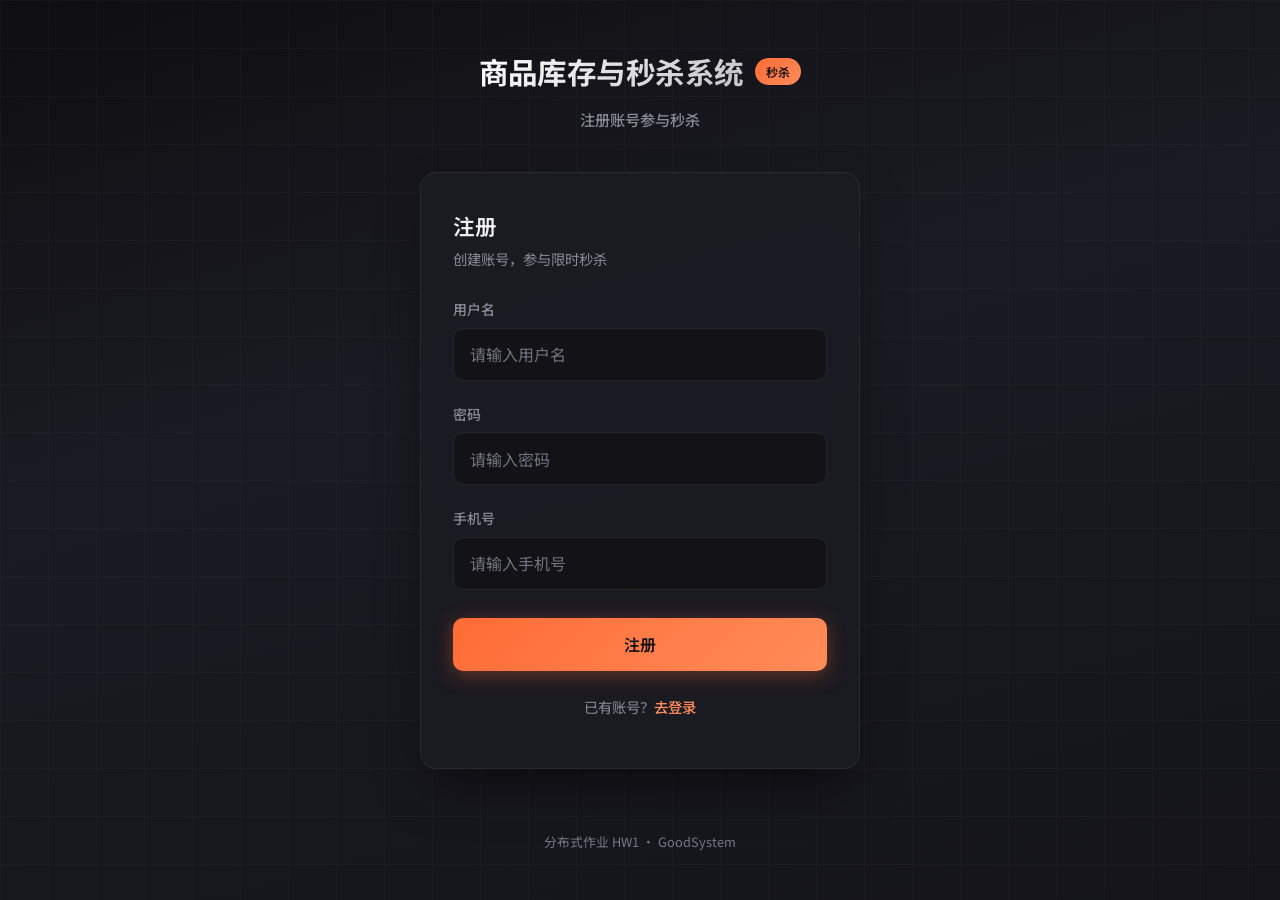
==== frontend/register.html @ 607ce42c "第二次作业提交,更新了配置文件，新增了docker文件，前端和Redis缓存" ====
<!DOCTYPE html>
<html lang="zh-CN">
<head>
  <meta charset="UTF-8">
  <meta name="viewport" content="width=device-width, initial-scale=1.0">
  <title>注册 - 商品库存与秒杀系统</title>
  <link rel="stylesheet" href="css/style.css">
</head>
<body>
  <div class="page-wrap">
    <header class="site-header">
      <div class="logo-wrap">
        <h1 class="logo">商品库存与秒杀系统</h1>
        <span class="badge">秒杀</span>
      </div>
      <p class="tagline">注册账号参与秒杀</p>
    </header>

    <main class="main-content">
      <section class="card register-card">
        <h2>注册</h2>
        <p class="subtitle">创建账号，参与限时秒杀</p>
        <form id="registerForm" class="form">
          <div class="field">
            <label for="reg-username">用户名</label>
            <input type="text" id="reg-username" name="username" required autocomplete="username" placeholder="请输入用户名">
          </div>
          <div class="field">
            <label for="reg-password">密码</label>
            <input type="password" id="reg-password" name="password" required autocomplete="new-password" placeholder="请输入密码">
          </div>
          <div class="field">
            <label for="reg-phone">手机号</label>
            <input type="tel" id="reg-phone" name="phone" required placeholder="请输入手机号">
          </div>
          <div class="form-actions">
            <button type="submit" class="btn btn-primary">注册</button>
          </div>
        </form>
        <p class="switch-form">
          已有账号？<a href="index.html">去登录</a>
        </p>
        <div id="registerMessage" class="message" role="alert" hidden></div>
      </section>
    </main>

    <footer class="site-footer">
      <p>分布式作业 HW1 · GoodSystem</p>
    </footer>
  </div>
  <script src="js/app.js"></script>
  <script>
    (function() {
      var form = document.getElementById('registerForm');
      var msgEl = document.getElementById('registerMessage');
      form.addEventListener('submit', function(e) {
        e.preventDefault();
        var username = document.getElementById('reg-username').value.trim();
        var password = document.getElementById('reg-password').value;
        var phone = document.getElementById('reg-phone').value.trim();
        app.showMessage(msgEl, '');
        app.register(username, password, phone)
          .then(function(res) {
            if (res.success) {
              app.showMessage(msgEl, '注册成功，请登录', 'success');
              setTimeout(function() { window.location.href = 'index.html'; }, 1200);
            } else {
              app.showMessage(msgEl, res.msg || '注册失败', 'error');
            }
          })
          .catch(function(err) {
            app.showMessage(msgEl, err.message || '网络错误，请重试', 'error');
          });
      });
    })();
  </script>
</body>
</html>
---- frontend/css/style.css ----
@import url("https://fonts.googleapis.com/css2?family=Noto+Sans+SC:wght@400;500;600;700&display=swap");

:root {
  --bg-dark: #0f0f12;
  --bg-card: rgba(28, 28, 35, 0.85);
  --bg-card-border: rgba(255, 255, 255, 0.06);
  --accent: #ff6b35;
  --accent-light: #ff8c5a;
  --accent-glow: rgba(255, 107, 53, 0.35);
  --text: #f0f0f2;
  --text-muted: #8b8b96;
  --border: rgba(255, 255, 255, 0.08);
  --success: #22c55e;
  --success-bg: rgba(34, 197, 94, 0.12);
  --error: #ef4444;
  --error-bg: rgba(239, 68, 68, 0.12);
  --radius: 16px;
  --radius-sm: 10px;
  --shadow: 0 25px 50px -12px rgba(0, 0, 0, 0.5);
  --shadow-glow: 0 0 40px -8px var(--accent-glow);
}

* {
  box-sizing: border-box;
}

body {
  margin: 0;
  min-height: 100vh;
  font-family: "Noto Sans SC", "PingFang SC", "Microsoft YaHei", sans-serif;
  background: var(--bg-dark);
  color: var(--text);
  line-height: 1.6;
  overflow-x: hidden;
}

body::before {
  content: "";
  position: fixed;
  inset: 0;
  background:
    linear-gradient(165deg, #0f0f12 0%, #1a1a22 40%, #14141a 100%);
  z-index: -2;
}

body::after {
  content: "";
  position: fixed;
  inset: 0;
  background-image:
    linear-gradient(rgba(255, 255, 255, 0.02) 1px, transparent 1px),
    linear-gradient(90deg, rgba(255, 255, 255, 0.02) 1px, transparent 1px);
  background-size: 48px 48px;
  z-index: -1;
  pointer-events: none;
}

.page-wrap {
  min-height: 100vh;
  display: flex;
  flex-direction: column;
  align-items: center;
  padding: 3rem 1.5rem;
}

.site-header {
  text-align: center;
  margin-bottom: 2.5rem;
}

.logo-wrap {
  display: inline-flex;
  align-items: center;
  gap: 0.75rem;
  flex-wrap: wrap;
  justify-content: center;
}

.logo {
  font-size: 1.85rem;
  font-weight: 700;
  margin: 0;
  letter-spacing: -0.02em;
  background: linear-gradient(135deg, #fff 0%, #c4c4c8 100%);
  -webkit-background-clip: text;
  -webkit-text-fill-color: transparent;
  background-clip: text;
}

.badge {
  display: inline-block;
  padding: 0.25rem 0.65rem;
  font-size: 0.75rem;
  font-weight: 600;
  color: #0f0f12;
  background: linear-gradient(135deg, var(--accent) 0%, var(--accent-light) 100%);
  border-radius: 999px;
  letter-spacing: 0.05em;
}

.tagline {
  margin: 0.75rem 0 0 0;
  color: var(--text-muted);
  font-size: 0.95rem;
  font-weight: 500;
}


.main-content {
  flex: 1;
  width: 100%;
  max-width: 440px;
}

.card {
  background: var(--bg-card);
  border: 1px solid var(--bg-card-border);
  border-radius: var(--radius);
  padding: 2.25rem 2rem;
  box-shadow: var(--shadow);
  backdrop-filter: blur(12px);
  animation: cardIn 0.5s ease-out;
}

@keyframes cardIn {
  from {
    opacity: 0;
    transform: translateY(16px);
  }
  to {
    opacity: 1;
    transform: translateY(0);
  }
}

.card h2 {
  margin: 0 0 0.25rem 0;
  font-size: 1.35rem;
  font-weight: 600;
  color: var(--text);
}

.card .subtitle {
  margin: 0 0 1.75rem 0;
  font-size: 0.9rem;
  color: var(--text-muted);
}

.form .field {
  margin-bottom: 1.35rem;
}

.form label {
  display: block;
  margin-bottom: 0.45rem;
  font-size: 0.875rem;
  font-weight: 500;
  color: var(--text-muted);
}

.form input {
  width: 100%;
  padding: 0.85rem 1rem;
  font-size: 1rem;
  font-family: inherit;
  border: 1px solid var(--border);
  border-radius: var(--radius-sm);
  background: rgba(15, 15, 18, 0.6);
  color: var(--text);
  outline: none;
  transition: border-color 0.2s, box-shadow 0.2s;
}

.form input::placeholder {
  color: var(--text-muted);
  opacity: 0.8;
}

.form input:hover {
  border-color: rgba(255, 255, 255, 0.12);
}

.form input:focus {
  border-color: var(--accent);
  box-shadow: 0 0 0 3px var(--accent-glow);
}

.form-actions {
  margin-top: 1.75rem;
}

.btn {
  display: inline-block;
  width: 100%;
  padding: 0.9rem 1.5rem;
  font-size: 1rem;
  font-weight: 600;
  font-family: inherit;
  border: none;
  border-radius: var(--radius-sm);
  cursor: pointer;
  transition: transform 0.15s, box-shadow 0.2s, background 0.2s;
}

.btn-primary {
  color: #0f0f12;
  background: linear-gradient(135deg, var(--accent) 0%, var(--accent-light) 100%);
  box-shadow: 0 4px 20px var(--accent-glow);
}

.btn-primary:hover {
  transform: translateY(-1px);
  box-shadow: 0 8px 28px var(--accent-glow);
}

.btn-primary:active {
  transform: translateY(0);
}

.switch-form {
  margin-top: 1.5rem;
  text-align: center;
  font-size: 0.9rem;
  color: var(--text-muted);
}

.switch-form a {
  color: var(--accent-light);
  text-decoration: none;
  font-weight: 500;
  transition: color 0.2s;
}

.switch-form a:hover {
  color: #ffa07a;
}

.message {
  margin-top: 1.25rem;
  padding: 0.75rem 1rem;
  border-radius: var(--radius-sm);
  font-size: 0.9rem;
  display: flex;
  align-items: center;
  gap: 0.5rem;
  animation: messageIn 0.3s ease-out;
}

@keyframes messageIn {
  from {
    opacity: 0;
    transform: translateY(-4px);
  }
  to {
    opacity: 1;
    transform: translateY(0);
  }
}

.message[hidden] {
  display: none !important;
}

.message.success {
  background: var(--success-bg);
  color: var(--success);
  border: 1px solid rgba(34, 197, 94, 0.25);
}

.message.success::before {
  content: "✓";
  font-weight: 700;
}

.message.error {
  background: var(--error-bg);
  color: var(--error);
  border: 1px solid rgba(239, 68, 68, 0.25);
}

.message.error::before {
  content: "!";
  font-weight: 700;
}

.site-footer {
  margin-top: 2.5rem;
  font-size: 0.8rem;
  color: var(--text-muted);
  opacity: 0.85;
}

.site-footer p {
  margin: 0;
}
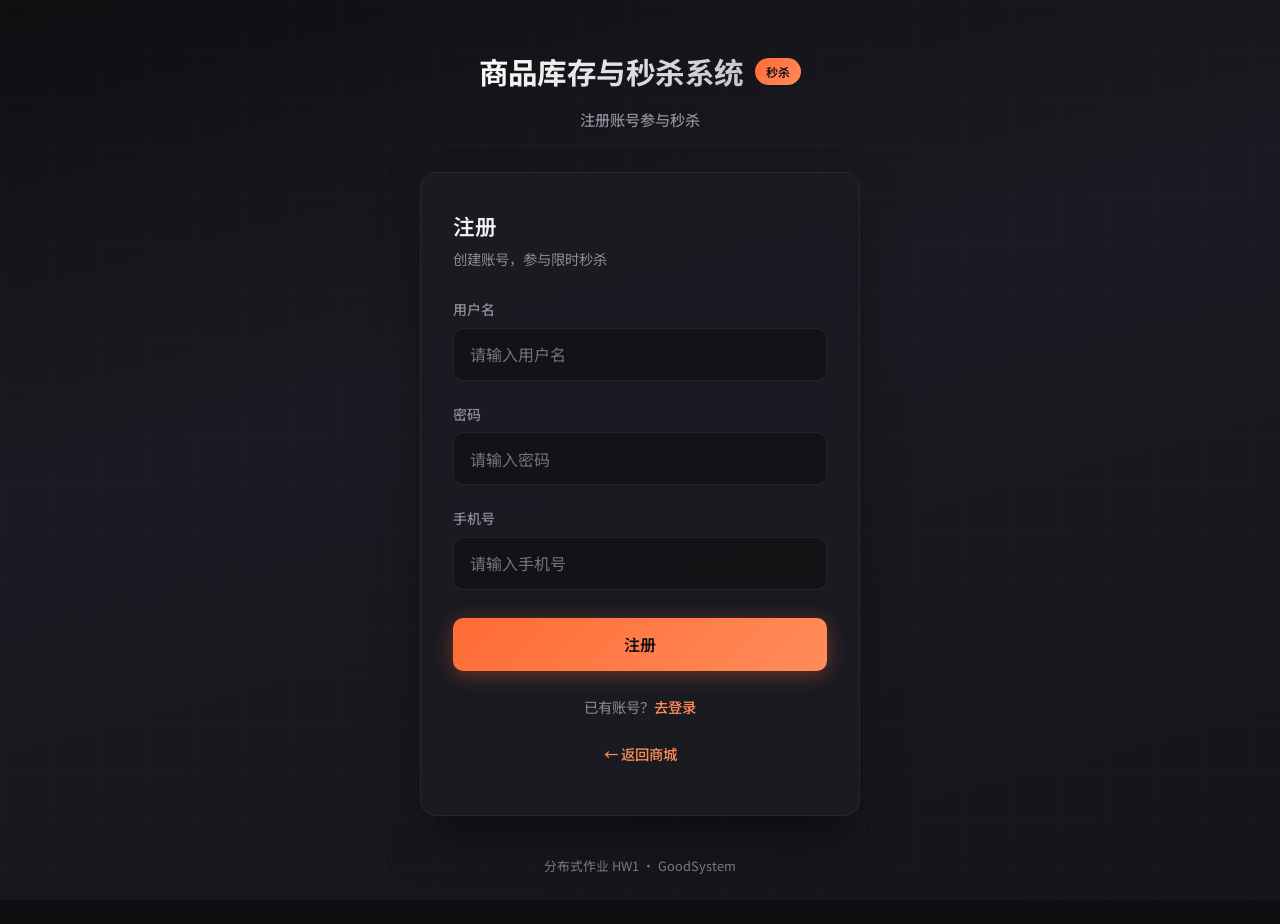
==== commit 0779964c: "实现服务注册和配置管理，增加流量治理" ====
--- a/frontend/register.html
+++ b/frontend/register.html
@@ -38,7 +38,10 @@
           </div>
         </form>
         <p class="switch-form">
-          已有账号？<a href="index.html">去登录</a>
+          已有账号？<a href="login.html">去登录</a>
+        </p>
+        <p class="switch-form">
+          <a href="index.html">← 返回商城</a>
         </p>
         <div id="registerMessage" class="message" role="alert" hidden></div>
       </section>
@@ -63,7 +66,7 @@
           .then(function(res) {
             if (res.success) {
               app.showMessage(msgEl, '注册成功，请登录', 'success');
-              setTimeout(function() { window.location.href = 'index.html'; }, 1200);
+              setTimeout(function() { window.location.href = 'login.html'; }, 1200);
             } else {
               app.showMessage(msgEl, res.msg || '注册失败', 'error');
             }
--- a/frontend/css/style.css
+++ b/frontend/css/style.css
@@ -293,3 +293,286 @@
 .site-footer p {
   margin: 0;
 }
+
+.page-wide {
+  max-width: 960px;
+  margin: 0 auto;
+  align-items: stretch;
+}
+
+.top-nav {
+  width: 100%;
+  max-width: 960px;
+  display: flex;
+  align-items: center;
+  justify-content: space-between;
+  gap: 1rem;
+  padding: 0.75rem 1rem;
+  margin-bottom: 1.5rem;
+  background: var(--bg-card);
+  border: 1px solid var(--bg-card-border);
+  border-radius: var(--radius);
+  box-shadow: var(--shadow);
+}
+
+.nav-brand {
+  font-weight: 700;
+  font-size: 1.1rem;
+  color: var(--text);
+  text-decoration: none;
+  background: linear-gradient(135deg, #fff 0%, #c4c4c8 100%);
+  -webkit-background-clip: text;
+  -webkit-text-fill-color: transparent;
+  background-clip: text;
+}
+
+.nav-links {
+  display: flex;
+  flex-wrap: wrap;
+  align-items: center;
+  gap: 0.75rem 1.25rem;
+  font-size: 0.9rem;
+}
+
+.nav-links a {
+  color: var(--text-muted);
+  text-decoration: none;
+  font-weight: 500;
+}
+
+.nav-links a:hover,
+.nav-links a.nav-active {
+  color: var(--accent-light);
+}
+
+.nav-user {
+  color: var(--text-muted);
+  font-size: 0.85rem;
+}
+
+.shop-header {
+  text-align: center;
+  margin-bottom: 1.5rem;
+}
+
+.shop-main {
+  width: 100%;
+  max-width: 960px;
+}
+
+.section-title {
+  font-size: 1.15rem;
+  font-weight: 600;
+  margin: 0 0 1rem 0;
+  color: var(--text);
+}
+
+.search-row {
+  display: flex;
+  gap: 0.75rem;
+  flex-wrap: wrap;
+  align-items: center;
+}
+
+.search-row input[type="search"] {
+  flex: 1;
+  min-width: 200px;
+  padding: 0.75rem 1rem;
+  font-size: 1rem;
+  font-family: inherit;
+  border: 1px solid var(--border);
+  border-radius: var(--radius-sm);
+  background: rgba(15, 15, 18, 0.6);
+  color: var(--text);
+}
+
+.search-card .hint {
+  margin: 1rem 0 0 0;
+  font-size: 0.8rem;
+  color: var(--text-muted);
+}
+
+.search-card code {
+  font-size: 0.75rem;
+  color: var(--accent-light);
+}
+
+.btn-inline {
+  width: auto;
+  min-width: 96px;
+}
+
+.btn-small {
+  padding: 0.35rem 0.75rem;
+  font-size: 0.85rem;
+  width: auto;
+}
+
+.product-grid-wrap {
+  margin-top: 1.5rem;
+}
+
+.product-grid {
+  display: grid;
+  grid-template-columns: repeat(auto-fill, minmax(200px, 1fr));
+  gap: 1rem;
+}
+
+.product-card {
+  display: flex;
+  flex-direction: column;
+  gap: 0.5rem;
+  padding: 1.25rem;
+  background: rgba(15, 15, 18, 0.5);
+  border: 1px solid var(--border);
+  border-radius: var(--radius-sm);
+  text-decoration: none;
+  color: inherit;
+  transition: border-color 0.2s, box-shadow 0.2s;
+}
+
+.product-card:hover {
+  border-color: rgba(255, 107, 53, 0.35);
+  box-shadow: 0 0 20px -8px var(--accent-glow);
+}
+
+.pc-name {
+  font-weight: 600;
+  font-size: 0.95rem;
+  color: var(--text);
+}
+
+.pc-price {
+  color: var(--accent-light);
+  font-weight: 600;
+}
+
+.pc-stock {
+  font-size: 0.8rem;
+  color: var(--text-muted);
+}
+
+.empty-hint {
+  text-align: center;
+  color: var(--text-muted);
+  padding: 2rem 1rem;
+}
+
+.empty-hint a {
+  color: var(--accent-light);
+}
+
+.breadcrumb {
+  margin: 0 0 1rem 0;
+  font-size: 0.9rem;
+}
+
+.breadcrumb a {
+  color: var(--accent-light);
+  text-decoration: none;
+}
+
+.detail-card .detail-title {
+  margin-top: 0;
+}
+
+.detail-price {
+  font-size: 1.25rem;
+  color: var(--accent-light);
+  font-weight: 600;
+}
+
+.detail-stock {
+  color: var(--text-muted);
+}
+
+.detail-desc {
+  margin: 1rem 0;
+  white-space: pre-wrap;
+  color: var(--text);
+  line-height: 1.65;
+}
+
+.detail-actions {
+  display: flex;
+  flex-wrap: wrap;
+  align-items: center;
+  gap: 1rem;
+  margin-top: 1rem;
+}
+
+.muted {
+  color: var(--text-muted);
+}
+
+.muted.small {
+  font-size: 0.8rem;
+}
+
+.order-table {
+  width: 100%;
+  border-collapse: collapse;
+  font-size: 0.875rem;
+}
+
+.order-table th,
+.order-table td {
+  padding: 0.65rem 0.5rem;
+  text-align: left;
+  border-bottom: 1px solid var(--border);
+}
+
+.order-table th {
+  color: var(--text-muted);
+  font-weight: 500;
+}
+
+.nowrap {
+  white-space: nowrap;
+  font-size: 0.8rem;
+}
+
+.order-status {
+  display: inline-block;
+  padding: 0.15rem 0.5rem;
+  border-radius: 6px;
+  font-size: 0.8rem;
+}
+
+.order-status.st-0 { background: rgba(148, 163, 184, 0.15); color: #94a3b8; }
+.order-status.st-1 { background: rgba(251, 191, 36, 0.15); color: #fbbf24; }
+.order-status.st-2 { background: var(--success-bg); color: var(--success); }
+.order-status.st-3 { background: var(--error-bg); color: var(--error); }
+.order-status.st-4 { background: rgba(148, 163, 184, 0.12); color: #64748b; }
+
+.link-detail {
+  margin-left: 0.35rem;
+  color: var(--accent-light);
+  font-size: 0.85rem;
+}
+
+.kv-list {
+  display: grid;
+  grid-template-columns: 120px 1fr;
+  gap: 0.5rem 1rem;
+  margin: 1rem 0;
+}
+
+.kv-list dt {
+  margin: 0;
+  color: var(--text-muted);
+  font-size: 0.9rem;
+}
+
+.kv-list dd {
+  margin: 0;
+}
+
+@media (max-width: 600px) {
+  .order-table {
+    font-size: 0.75rem;
+  }
+  .nav-links {
+    justify-content: flex-end;
+  }
+}
